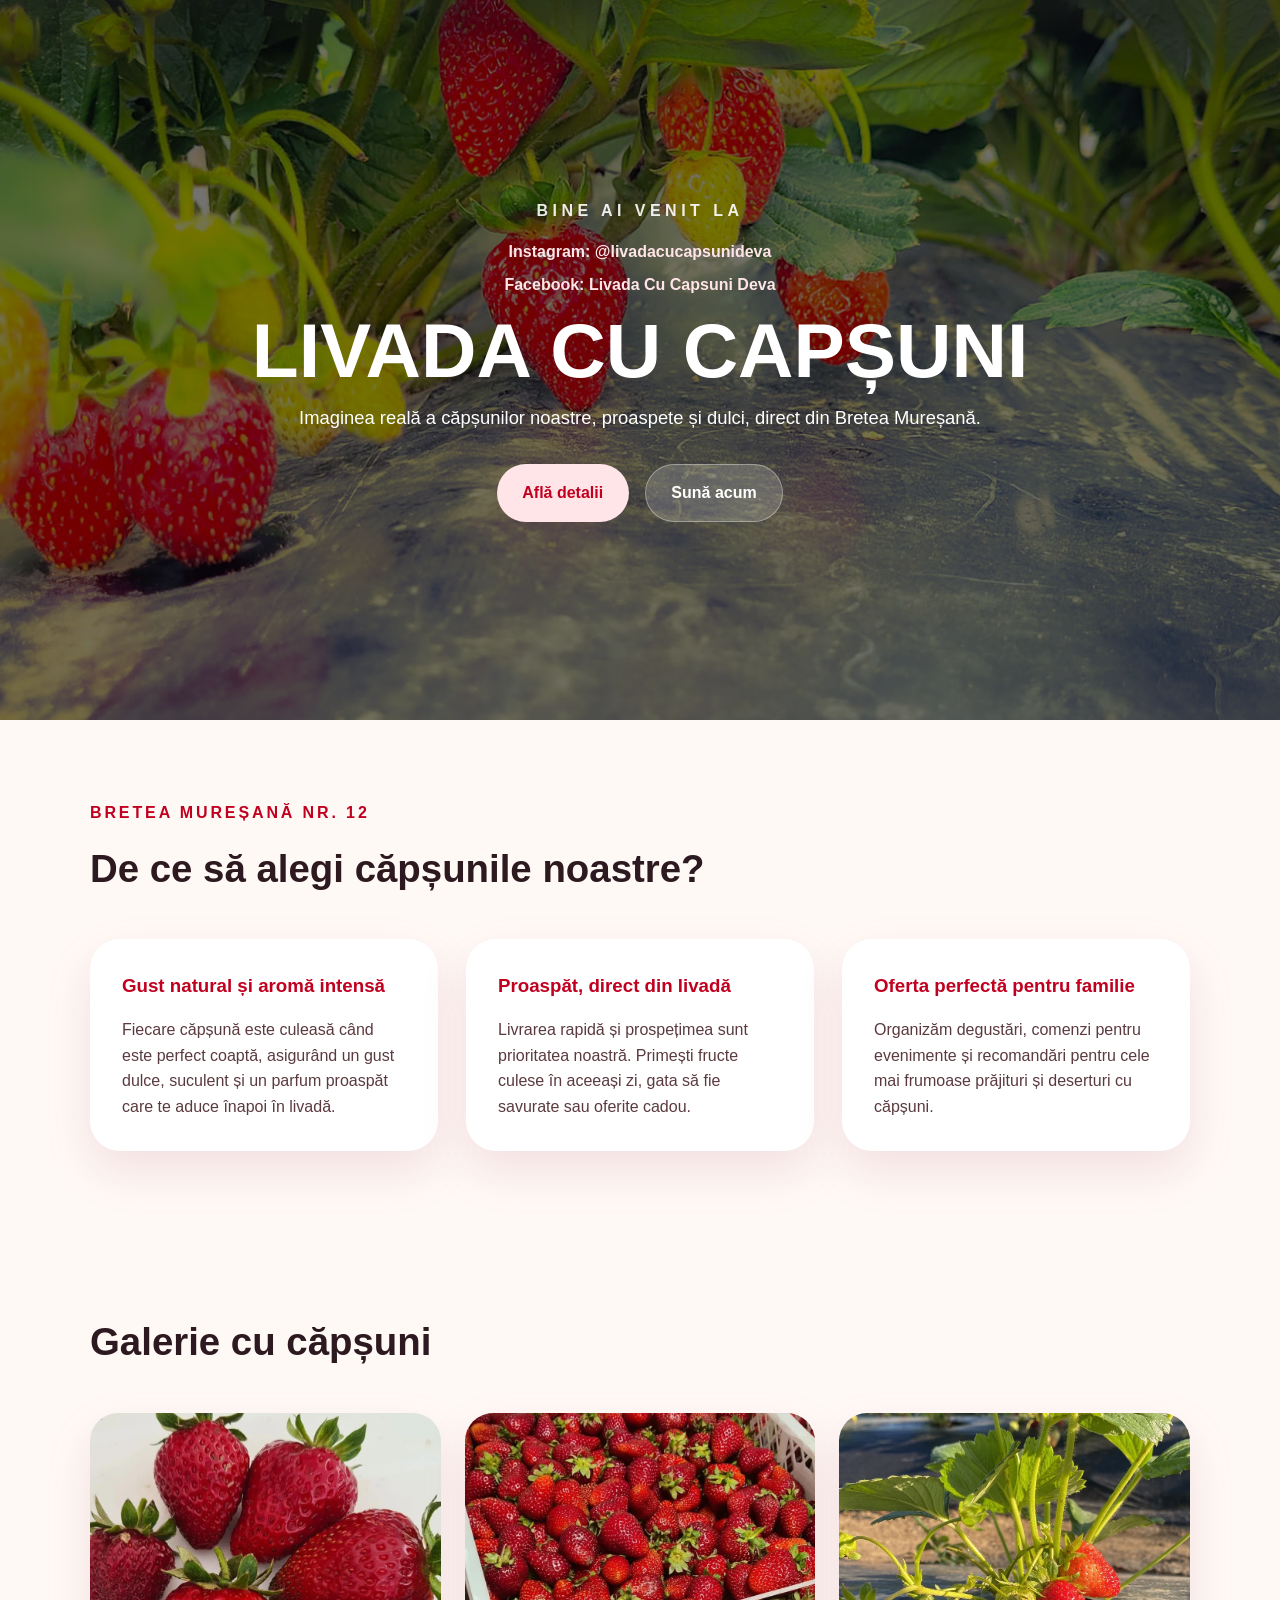
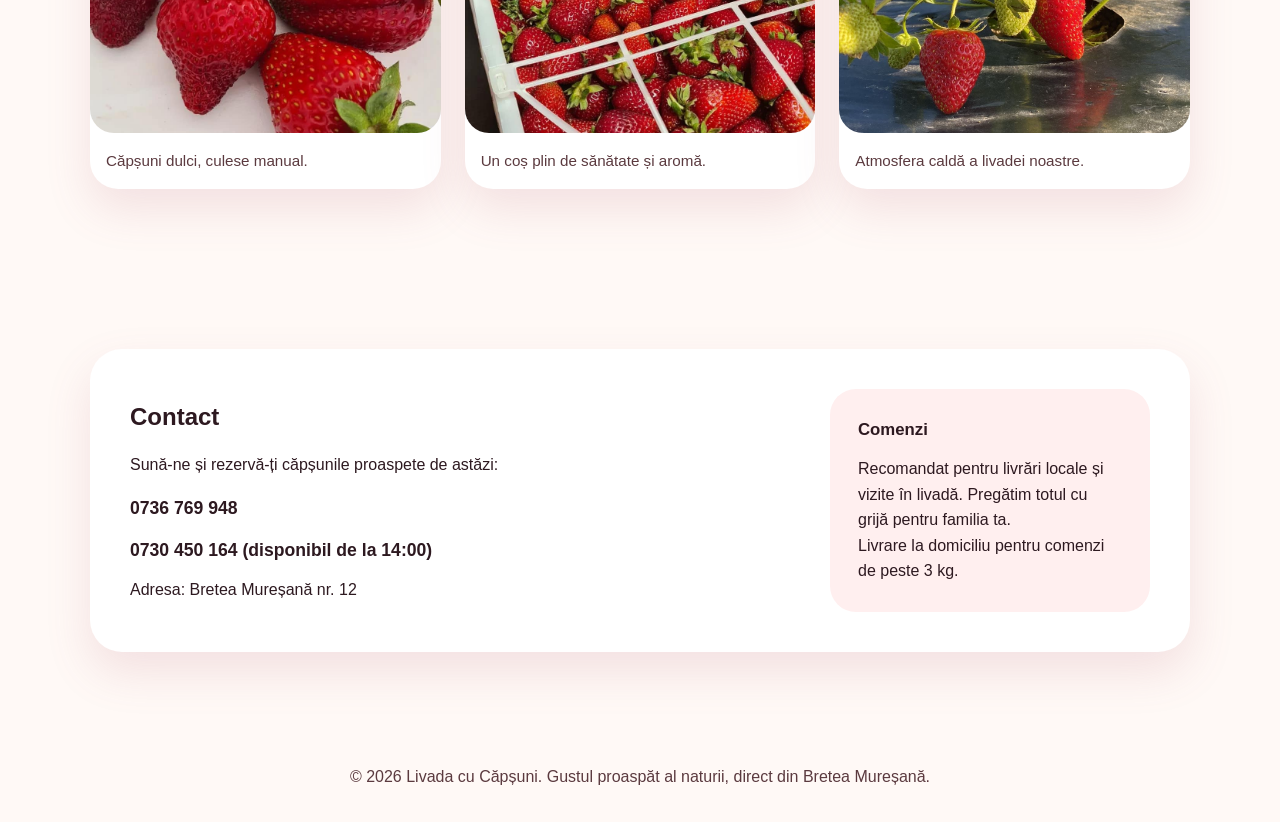
==== index.html @ afbaf06c "Add files via upload" ====
<!DOCTYPE html>
<html lang="ro">
<head>
  <meta charset="UTF-8" />
  <meta name="viewport" content="width=device-width, initial-scale=1.0" />
  <title>LIVADA CU CAPȘUNI</title>
  <link rel="stylesheet" href="styles.css" />
</head>
<body>
  <header class="hero">
    <div class="hero-content">
      <p class="eyebrow">Bine ai venit la</p>
      <div class="social-links">
        <span>Instagram: <strong>@livadacucapsunideva</strong></span>
        <span>Facebook: <strong>Livada Cu Capsuni Deva</strong></span>
      </div>
      <h1>LIVADA CU CAPȘUNI</h1>
      <p class="hero-text">Imaginea reală a căpșunilor noastre, proaspete și dulci, direct din Bretea Mureșană.</p>
      <div class="hero-buttons">
        <a href="#despre" class="btn primary">Află detalii</a>
        <a href="#contact" class="btn secondary">Sună acum</a>
      </div>
    </div>
  </header>

  <main>
    <section id="despre" class="section info-section">
      <div class="container">
        <div class="section-header">
          <span>Bretea Mureșană nr. 12</span>
          <h2>De ce să alegi căpșunile noastre?</h2>
        </div>
        <div class="grid">
          <article class="card">
            <h3>Gust natural și aromă intensă</h3>
            <p>Fiecare căpșună este culeasă când este perfect coaptă, asigurând un gust dulce, suculent și un parfum proaspăt care te aduce înapoi în livadă.</p>
          </article>
          <article class="card">
            <h3>Proaspăt, direct din livadă</h3>
            <p>Livrarea rapidă și prospețimea sunt prioritatea noastră. Primești fructe culese în aceeași zi, gata să fie savurate sau oferite cadou.</p>
          </article>
          <article class="card">
            <h3>Oferta perfectă pentru familie</h3>
            <p>Organizăm degustări, comenzi pentru evenimente și recomandări pentru cele mai frumoase prăjituri și deserturi cu căpșuni.</p>
          </article>
        </div>
      </div>
    </section>

    <section class="section gallery-section">
      <div class="container">
        <div class="section-header">
          <h2>Galerie cu căpșuni</h2>
          
        </div>
        <div class="gallery">
          <figure>
            <img src="images/capsuni-1.jpg" alt="Căpșuni proaspete" onerror="this.src='https://images.unsplash.com/photo-1528825871115-3581a5387919?auto=format&fit=crop&w=800&q=80';" />
            <figcaption>Căpșuni dulci, culese manual.</figcaption>
          </figure>
          <figure>
            <img src="images/capsuni-2.jpg" alt="Coș cu căpșuni" onerror="this.src='https://images.unsplash.com/photo-1435956632634-6f3e0a86e0c8?auto=format&fit=crop&w=800&q=80';" />
            <figcaption>Un coș plin de sănătate și aromă.</figcaption>
          </figure>
          <figure>
            <img src="images/capsuni-3.jpg" alt="Căpșuni în livadă" onerror="this.src='https://images.unsplash.com/photo-1501004318641-b39e6451bec6?auto=format&fit=crop&w=800&q=80';" />
            <figcaption>Atmosfera caldă a livadei noastre.</figcaption>
          </figure>
        </div>
      </div>
    </section>

    <section id="contact" class="section contact-section">
      <div class="container contact-card">
        <div>
          <h2>Contact</h2>
          <p>Sună-ne și rezervă-ți căpșunile proaspete de astăzi:</p>
          <ul>
            <li>0736 769 948</li>
            <li>0730 450 164 (disponibil de la 14:00)</li>
          </ul>
          <p>Adresa: Bretea Mureșană nr. 12</p>
        </div>
        <div class="contact-note">
          <strong>Comenzi</strong>
          <p>Recomandat pentru livrări locale și vizite în livadă. Pregătim totul cu grijă pentru familia ta.</p>
          <p>Livrare la domiciliu pentru comenzi de peste 3 kg.</p>
        </div>
      </div>
    </section>
  </main>

  <footer class="footer">
    <p>&copy; 2026 Livada cu Căpșuni. Gustul proaspăt al naturii, direct din Bretea Mureșană.</p>
  </footer>
</body>
</html>
---- styles.css ----
:root {
  --bg: #fff9f6;
  --primary: #c10020;
  --secondary: #8a1d2a;
  --text: #2d1920;
  --muted: #5b3a3f;
  --card: #ffffff;
  --shadow: 0 20px 45px rgba(177, 88, 110, 0.15);
}

* {
  box-sizing: border-box;
  margin: 0;
  padding: 0;
}

body {
  font-family: "Inter", "Segoe UI", Tahoma, Geneva, Verdana, sans-serif;
  background: var(--bg);
  color: var(--text);
  line-height: 1.6;
}

img {
  max-width: 100%;
  display: block;
  border-radius: 24px;
}

.hero {
  min-height: 80vh;
  background:
    linear-gradient(180deg, rgba(0, 0, 0, 0.55), rgba(0, 0, 0, 0.55)),
    url('images/capsuni-header.jpg') center/cover no-repeat,
    url('https://images.unsplash.com/photo-1439396087961-98bc12c21176?auto=format&fit=crop&w=1200&q=80') center/cover no-repeat;
  color: #fff;
  display: flex;
  align-items: center;
  justify-content: center;
  text-align: center;
  padding: 2rem 1.5rem;
}

.hero-content {
  max-width: 920px;
}

.eyebrow {
  text-transform: uppercase;
  letter-spacing: 0.28em;
  font-weight: 700;
  margin-bottom: 1rem;
  opacity: 0.9;
}

h1 {
  font-size: clamp(3rem, 6vw, 5rem);
  margin-bottom: 1rem;
  line-height: 0.95;
}

.hero-text {
  font-size: 1.15rem;
  max-width: 760px;
  margin: 0 auto 2rem;
}

.social-links {
  display: flex;
  flex-direction: column;
  gap: 0.45rem;
  color: #ffe5e8;
  font-weight: 600;
  margin-bottom: 1rem;
}

.social-links span {
  display: inline-block;
}

.hero-buttons {
  display: flex;
  gap: 1rem;
  justify-content: center;
  flex-wrap: wrap;
}

.btn {
  display: inline-flex;
  align-items: center;
  justify-content: center;
  padding: 0.95rem 1.6rem;
  border-radius: 999px;
  text-decoration: none;
  font-weight: 700;
  transition: transform 0.2s ease, box-shadow 0.2s ease;
}

.btn:hover {
  transform: translateY(-2px);
}

.primary {
  background: #ffe5e8;
  color: var(--primary);
}

.secondary {
  background: rgba(255,255,255,0.18);
  color: #fff;
  border: 1px solid rgba(255,255,255,0.35);
}

.section {
  padding: 5rem 1.5rem;
}

.container {
  max-width: 1100px;
  margin: 0 auto;
}

.section-header {
  max-width: 760px;
  margin-bottom: 2.5rem;
}

.section-header span {
  display: inline-block;
  margin-bottom: 0.75rem;
  color: var(--primary);
  font-weight: 700;
  text-transform: uppercase;
  letter-spacing: 0.18em;
}

.section-header h2 {
  font-size: clamp(2rem, 3vw, 2.8rem);
  margin-bottom: 1rem;
}

.section-header p {
  color: var(--muted);
  font-size: 1rem;
}

.grid {
  display: grid;
  grid-template-columns: repeat(auto-fit, minmax(250px, 1fr));
  gap: 1.75rem;
}

.card {
  background: var(--card);
  border-radius: 30px;
  padding: 2rem;
  box-shadow: var(--shadow);
}

.card h3 {
  margin-bottom: 1rem;
  color: var(--primary);
}

.card p {
  color: var(--muted);
}

.gallery {
  display: grid;
  grid-template-columns: repeat(auto-fit, minmax(240px, 1fr));
  gap: 1.5rem;
}

.gallery figure {
  background: #fff;
  border-radius: 28px;
  overflow: hidden;
  box-shadow: var(--shadow);
}

.gallery figure img {
  width: 100%;
  height: 320px;
  object-fit: cover;
}

.gallery figcaption {
  padding: 1rem;
  font-size: 0.95rem;
  color: var(--muted);
}

.contact-card {
  display: grid;
  grid-template-columns: 1fr 320px;
  gap: 2rem;
  align-items: center;
  background: #fff;
  border-radius: 32px;
  box-shadow: var(--shadow);
  padding: 2.5rem;
}

.contact-card h2 {
  margin-bottom: 1rem;
}

.contact-card ul {
  list-style: none;
  margin-top: 1rem;
}

.contact-card li {
  margin-bottom: 0.85rem;
  font-size: 1.1rem;
  font-weight: 700;
}

.contact-note {
  background: #ffefef;
  border-radius: 26px;
  padding: 1.75rem;
}

.contact-note strong {
  display: block;
  font-size: 1.05rem;
  margin-bottom: 0.75rem;
}

.footer {
  text-align: center;
  padding: 2rem 1.5rem;
  color: var(--muted);
}

@media (max-width: 760px) {
  .contact-card {
    grid-template-columns: 1fr;
  }
}
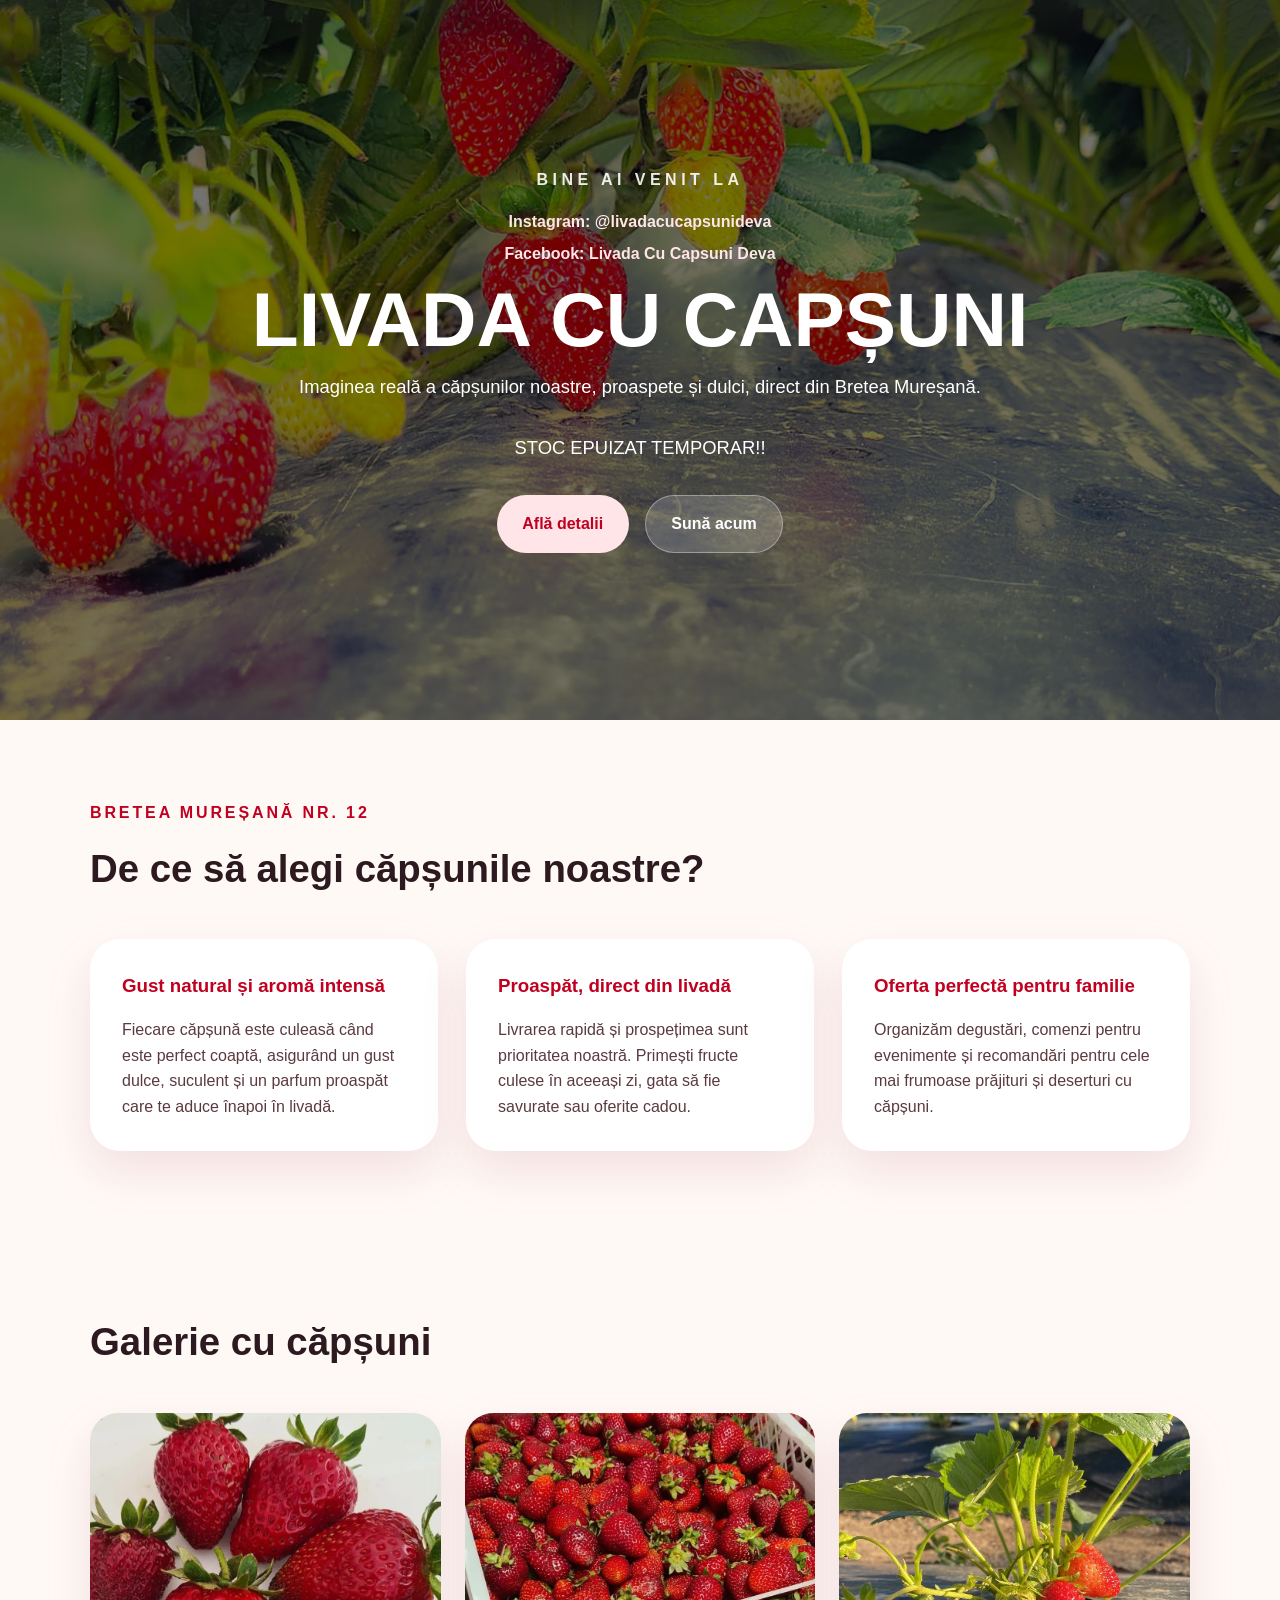
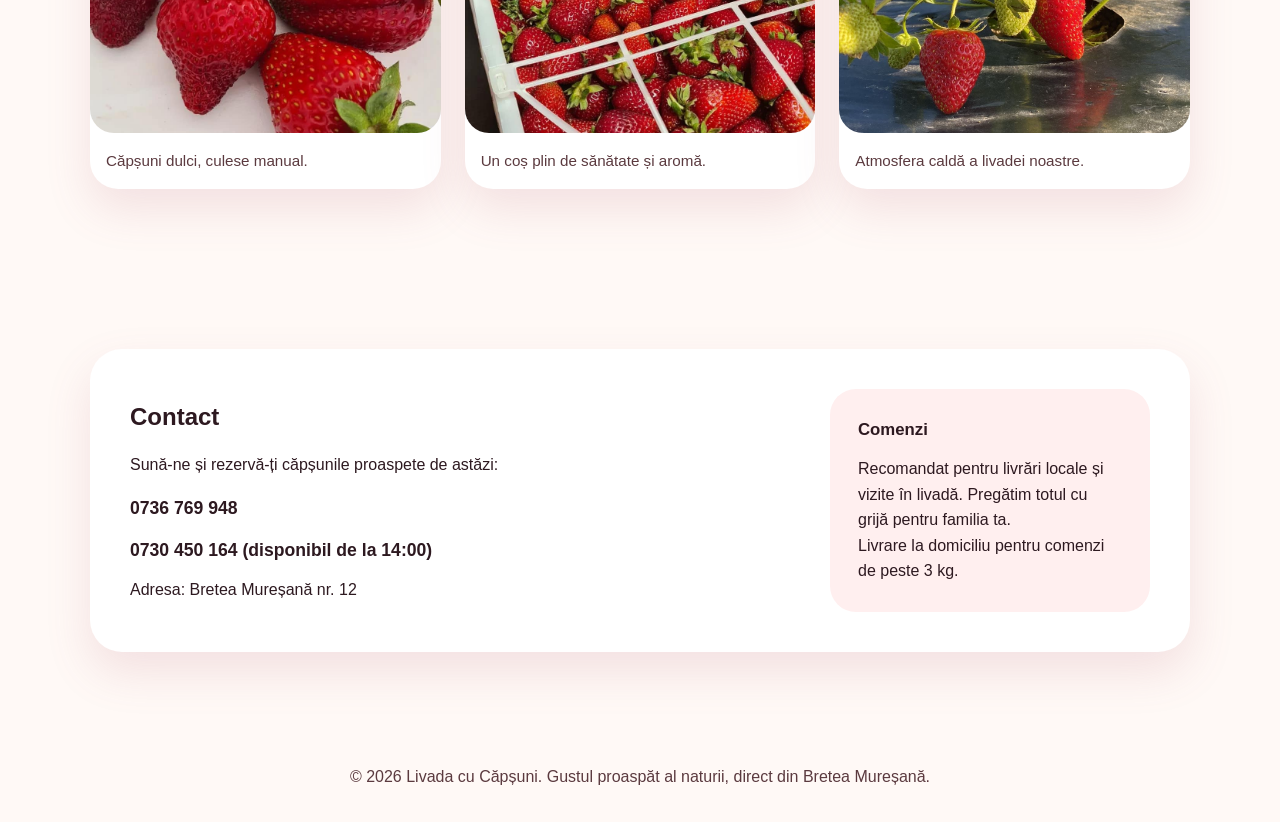
==== commit 8884ff71: "Update index.html" ====
--- a/index.html
+++ b/index.html
@@ -16,6 +16,7 @@
       </div>
       <h1>LIVADA CU CAPȘUNI</h1>
       <p class="hero-text">Imaginea reală a căpșunilor noastre, proaspete și dulci, direct din Bretea Mureșană.</p>
+      <p class="hero-text stoc-epuizat">STOC EPUIZAT TEMPORAR!!</p>
       <div class="hero-buttons">
         <a href="#despre" class="btn primary">Află detalii</a>
         <a href="#contact" class="btn secondary">Sună acum</a>
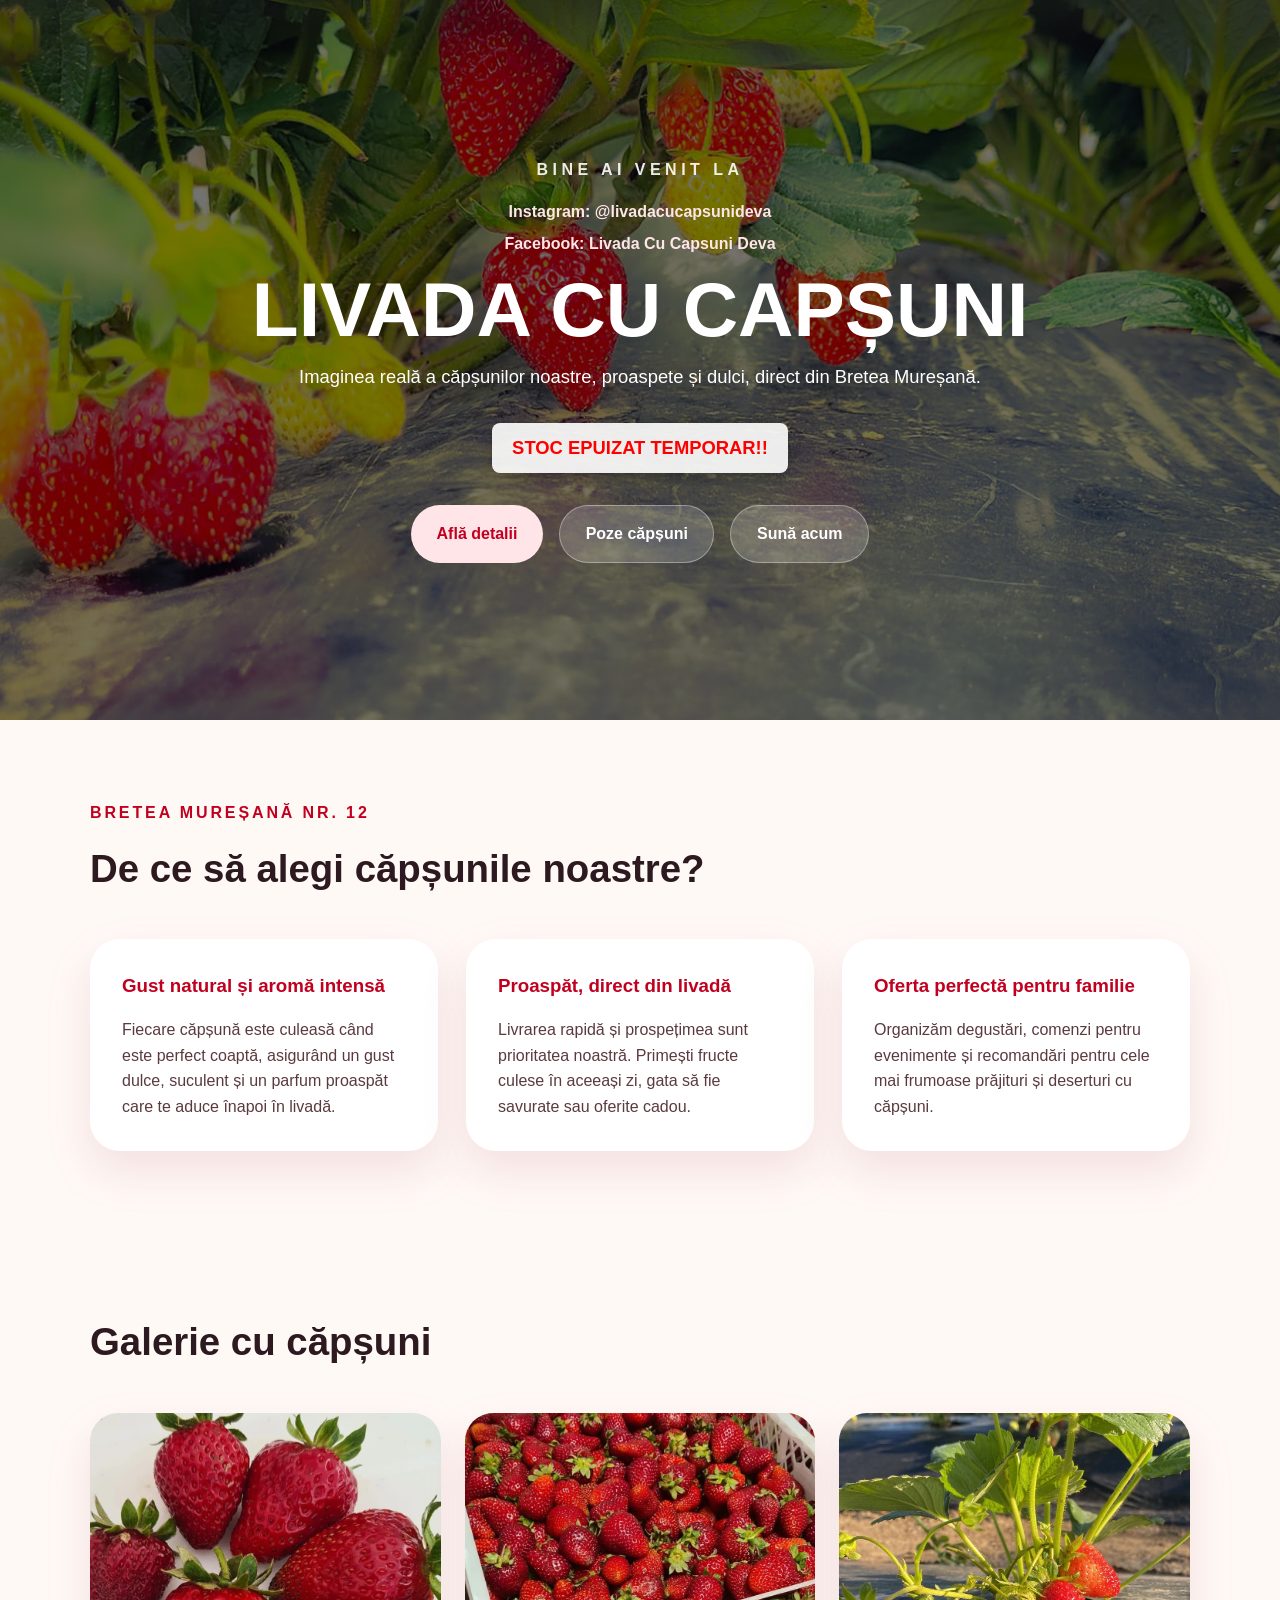
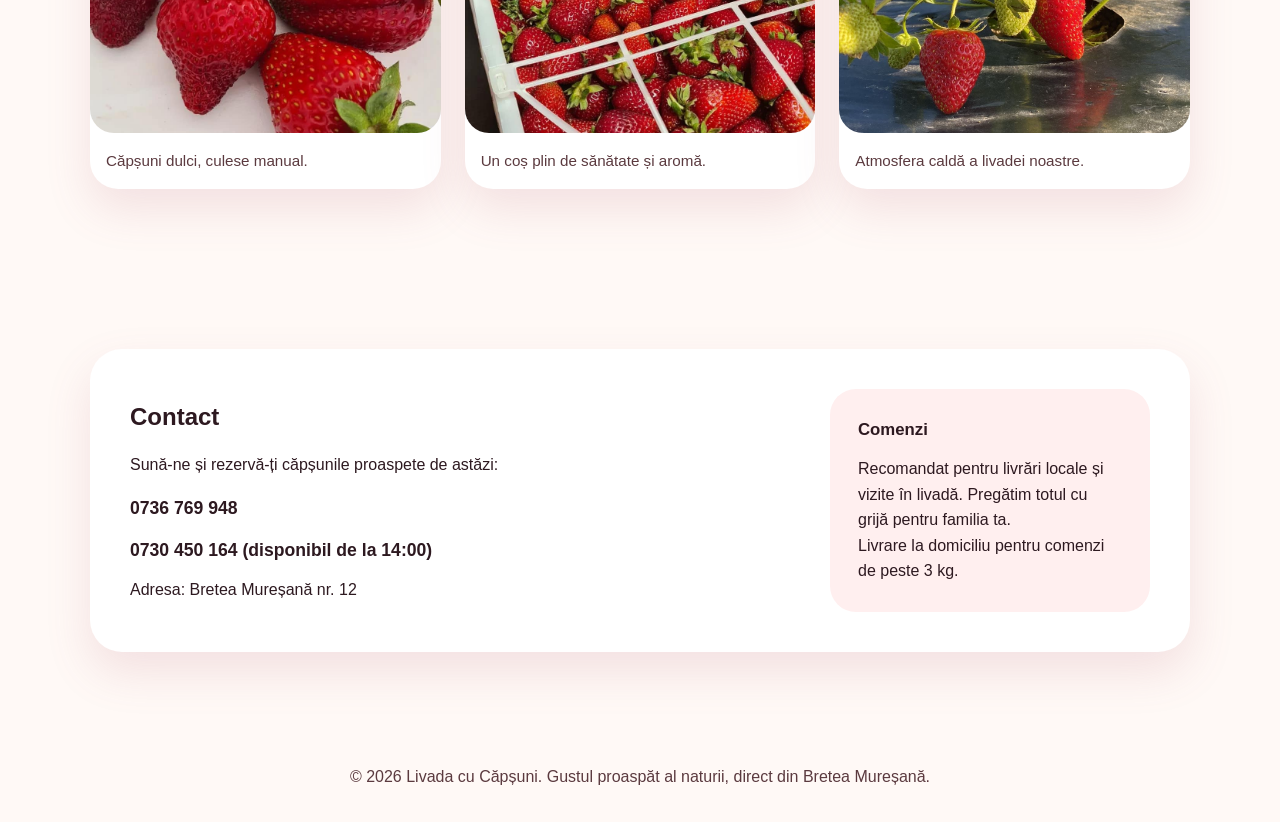
==== commit f2ab1fef: "Update index.html" ====
--- a/index.html
+++ b/index.html
@@ -18,8 +18,11 @@
       <p class="hero-text">Imaginea reală a căpșunilor noastre, proaspete și dulci, direct din Bretea Mureșană.</p>
       <p class="hero-text stoc-epuizat">STOC EPUIZAT TEMPORAR!!</p>
       <div class="hero-buttons">
-        <a href="#despre" class="btn primary">Află detalii</a>
-        <a href="#contact" class="btn secondary">Sună acum</a>
+        
+    <a href="#despre" class="btn primary">Află detalii</a>
+    <a href="#galerie" class="btn secondary">Poze căpșuni</a>
+    <a href="#contact" class="btn secondary">Sună acum</a>
+</div>
       </div>
     </div>
   </header>
--- a/styles.css
+++ b/styles.css
@@ -51,7 +51,20 @@
   font-weight: 700;
   margin-bottom: 1rem;
   opacity: 0.9;
-}
+  
+} .stoc-epuizat {
+    font-size: 2rem;
+    color: #ff0000;
+    font-weight: 800;
+    text-transform: uppercase;
+    display: inline-block;
+    background-color: rgba(255, 255, 255, 0.9);
+    padding: 10px 20px;
+    border-radius: 8px;
+    margin-top: 15px;
+    box-shadow: 0 4px 15px rgba(0, 0, 0, 0.3);
+}
+
 
 h1 {
   font-size: clamp(3rem, 6vw, 5rem);
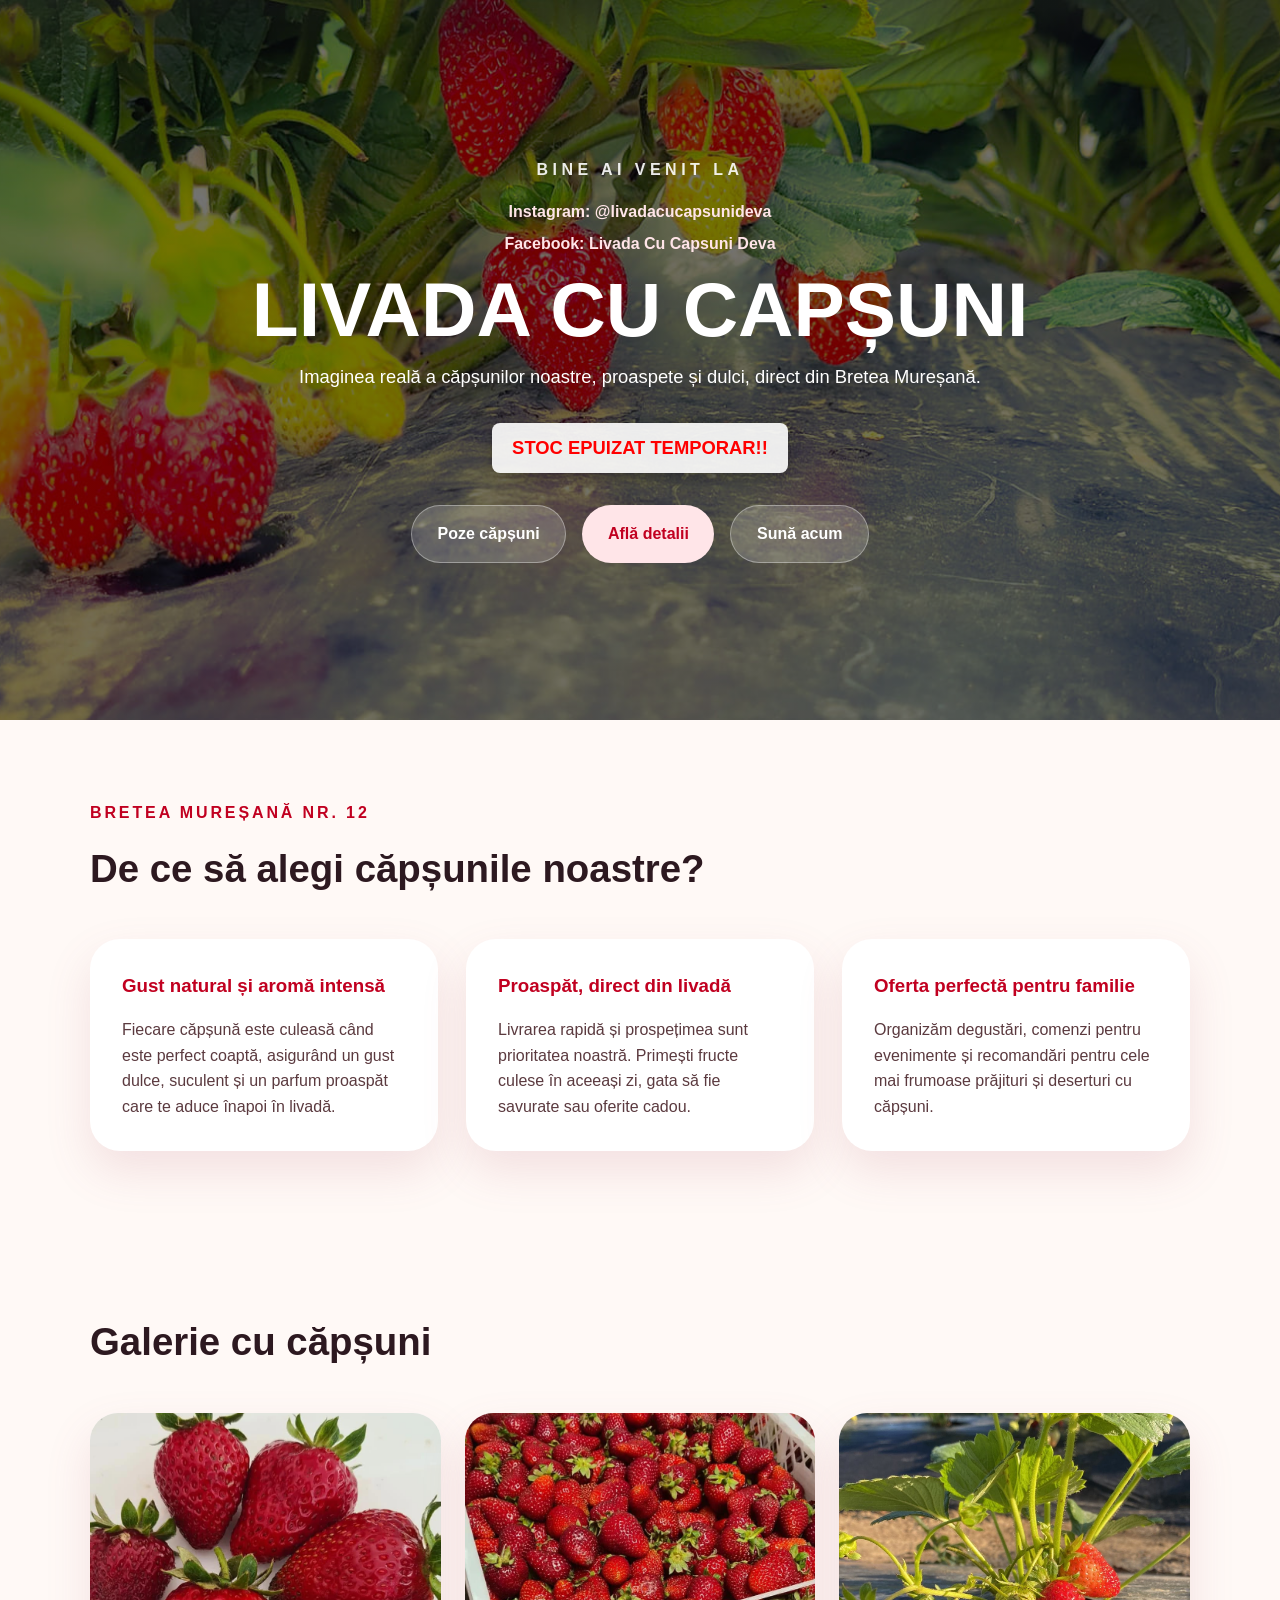
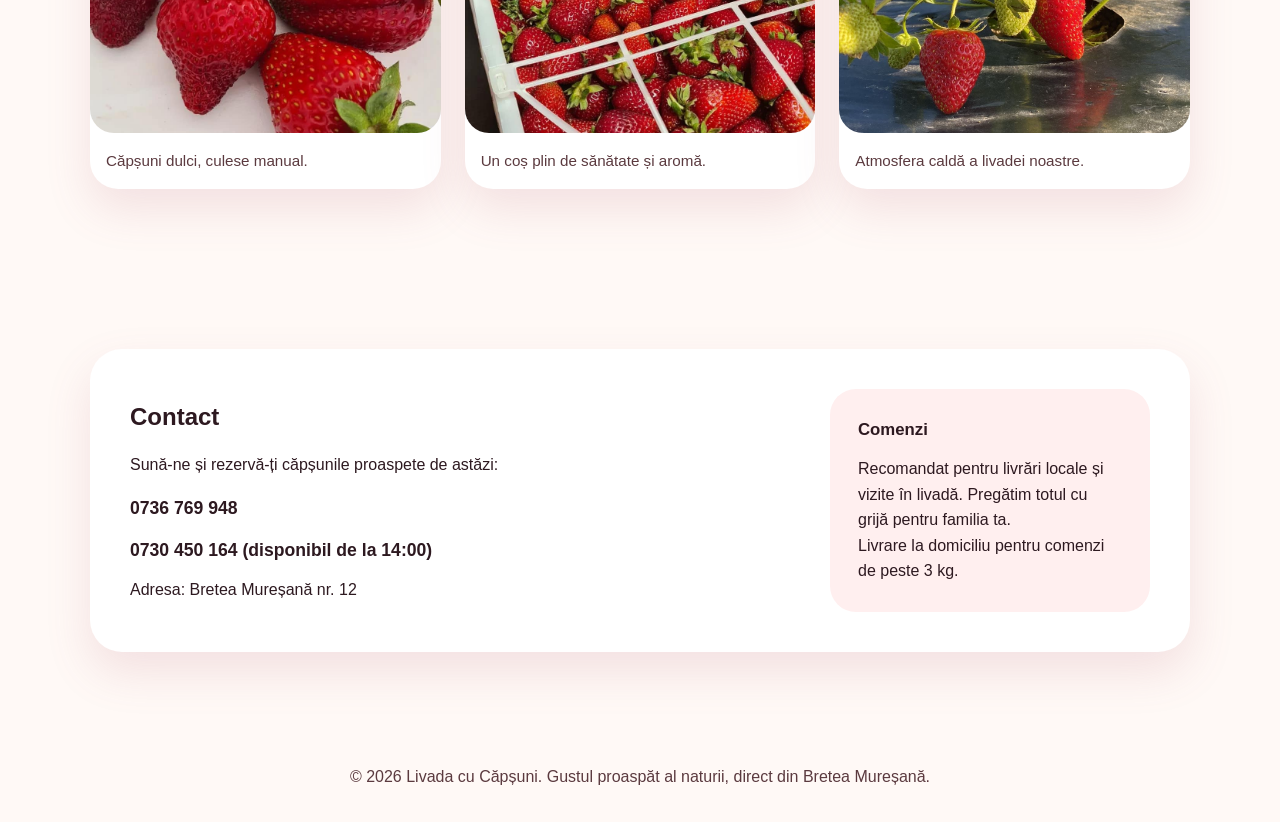
==== commit 17cf54bc: "Update index.html" ====
--- a/index.html
+++ b/index.html
@@ -19,8 +19,8 @@
       <p class="hero-text stoc-epuizat">STOC EPUIZAT TEMPORAR!!</p>
       <div class="hero-buttons">
         
-    <a href="#despre" class="btn primary">Află detalii</a>
     <a href="#galerie" class="btn secondary">Poze căpșuni</a>
+        <a href="#despre" class="btn primary">Află detalii</a>
     <a href="#contact" class="btn secondary">Sună acum</a>
 </div>
       </div>
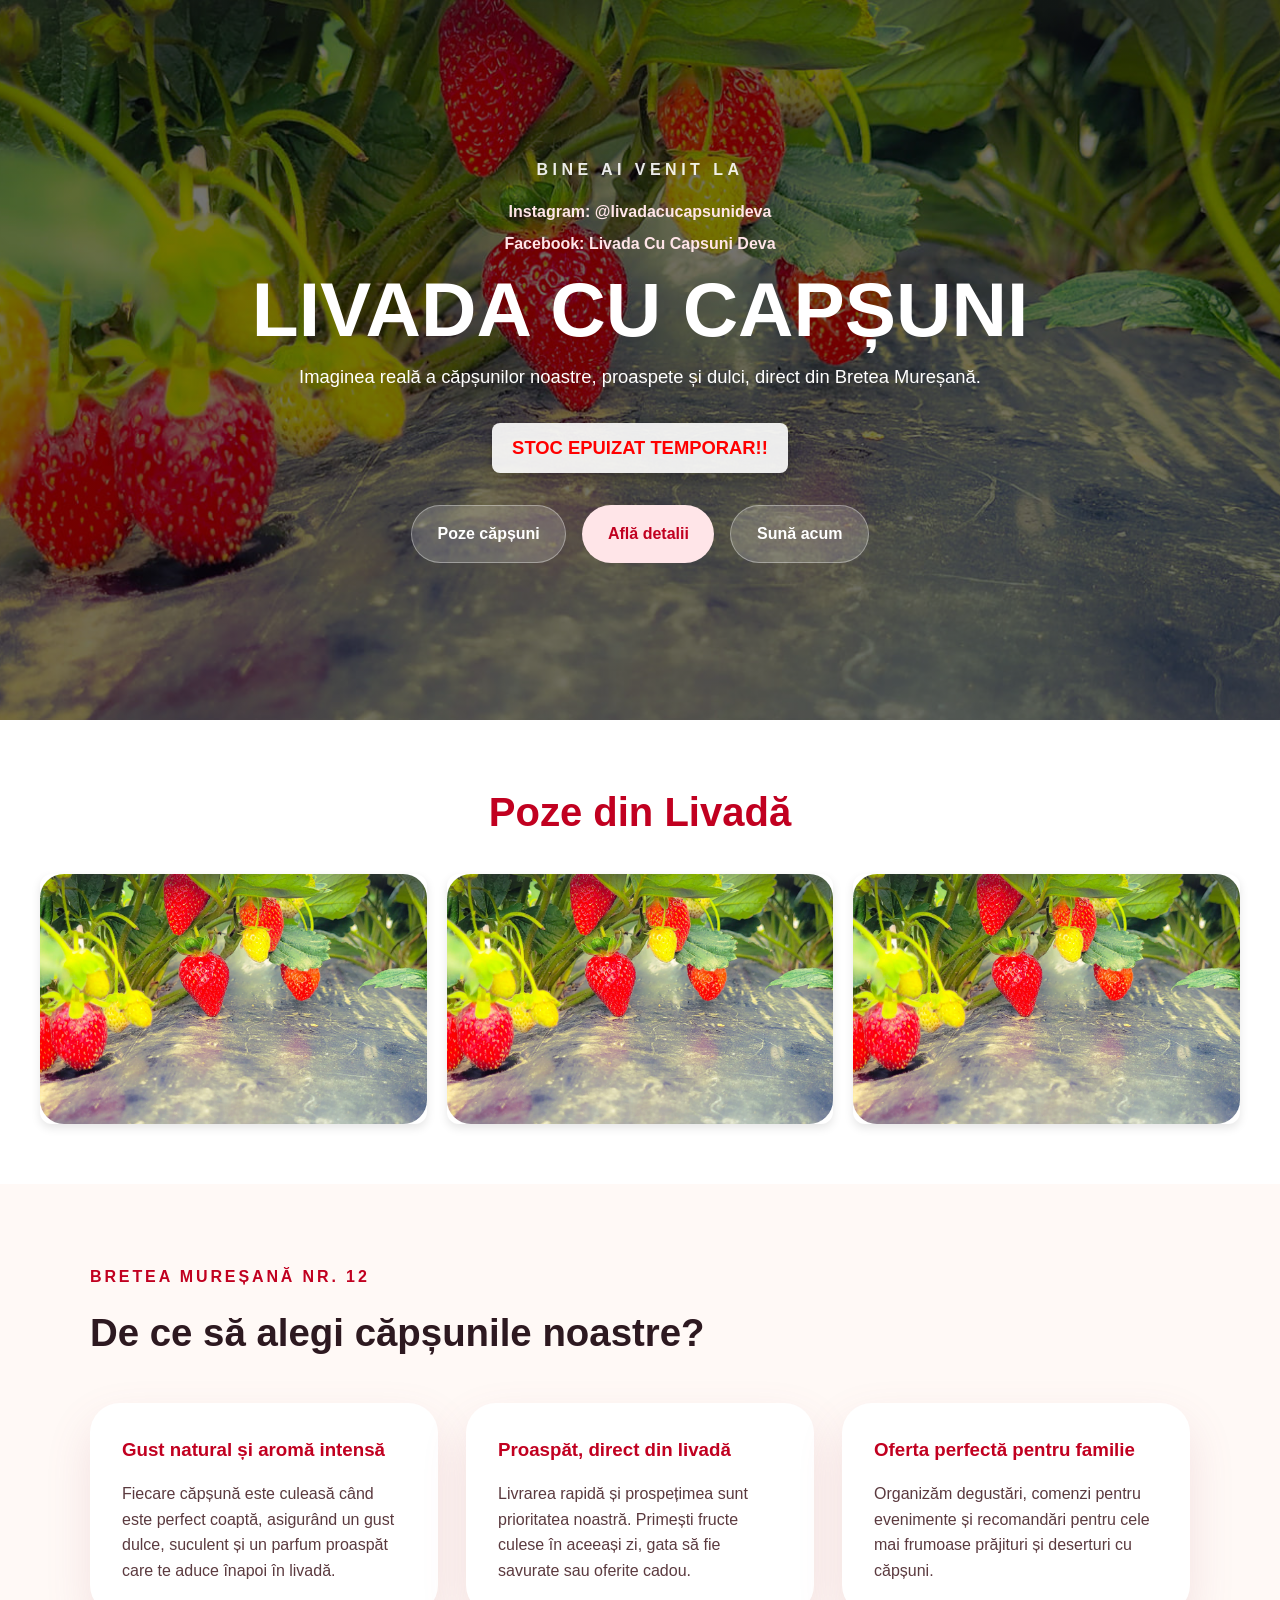
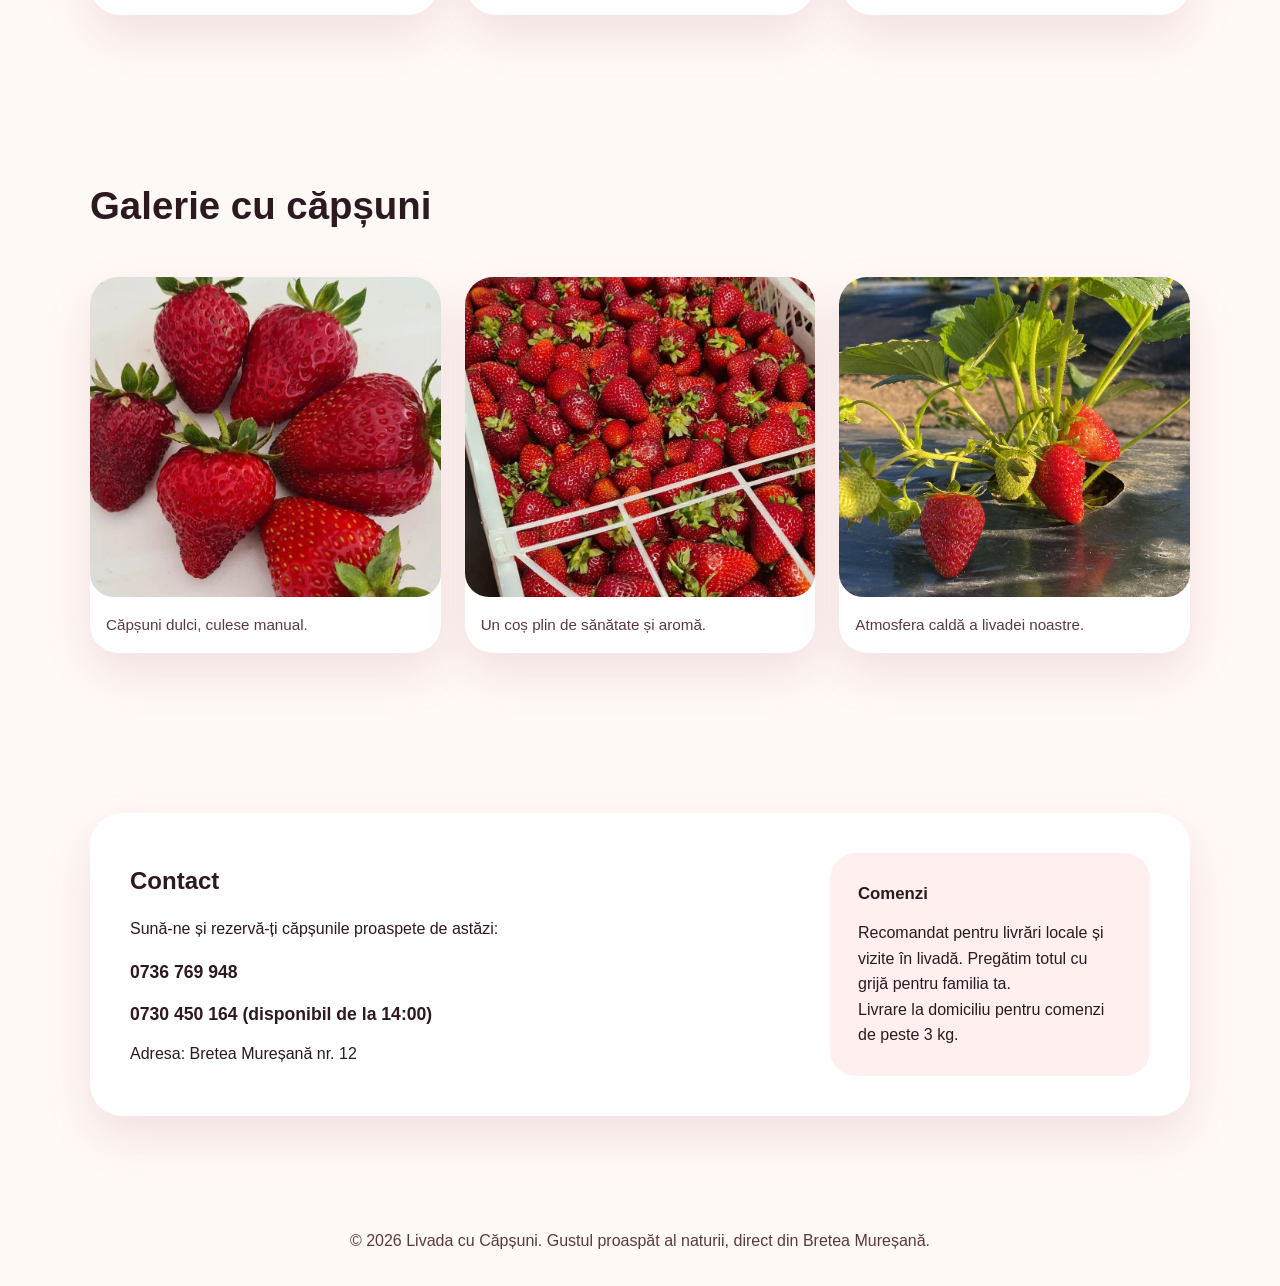
==== commit 96f731c5: "Update index.html" ====
--- a/index.html
+++ b/index.html
@@ -28,6 +28,23 @@
   </header>
 
   <main>
+    <section id="galerie" style="padding: 60px 20px; background-color: #ffffff; text-align: center;">
+    <div style="max-width: 1200px; margin: 0 auto;">
+        <h2 style="font-size: 2.5rem; color: var(--primary); margin-bottom: 30px;">Poze din Livadă</h2>
+        
+        <div style="display: grid; grid-template-columns: repeat(auto-fit, minmax(300px, 1fr)); gap: 20px;">
+            <div style="overflow: hidden; border-radius: 12px; box-shadow: 0 4px 10px rgba(0,0,0,0.1);">
+                <img src="images/capsuni-header.jpg" alt="Capsuni Livada" style="width: 100%; height: 250px; object-fit: cover; transition: transform 0.3s;">
+            </div>
+            <div style="overflow: hidden; border-radius: 12px; box-shadow: 0 4px 10px rgba(0,0,0,0.1);">
+                <img src="images/capsuni-header.jpg" alt="Capsuni Proaspete" style="width: 100%; height: 250px; object-fit: cover;">
+            </div>
+            <div style="overflow: hidden; border-radius: 12px; box-shadow: 0 4px 10px rgba(0,0,0,0.1);">
+                <img src="images/capsuni-header.jpg" alt="Productie Capsuni" style="width: 100%; height: 250px; object-fit: cover;">
+            </div>
+        </div>
+    </div>
+</section>
     <section id="despre" class="section info-section">
       <div class="container">
         <div class="section-header">
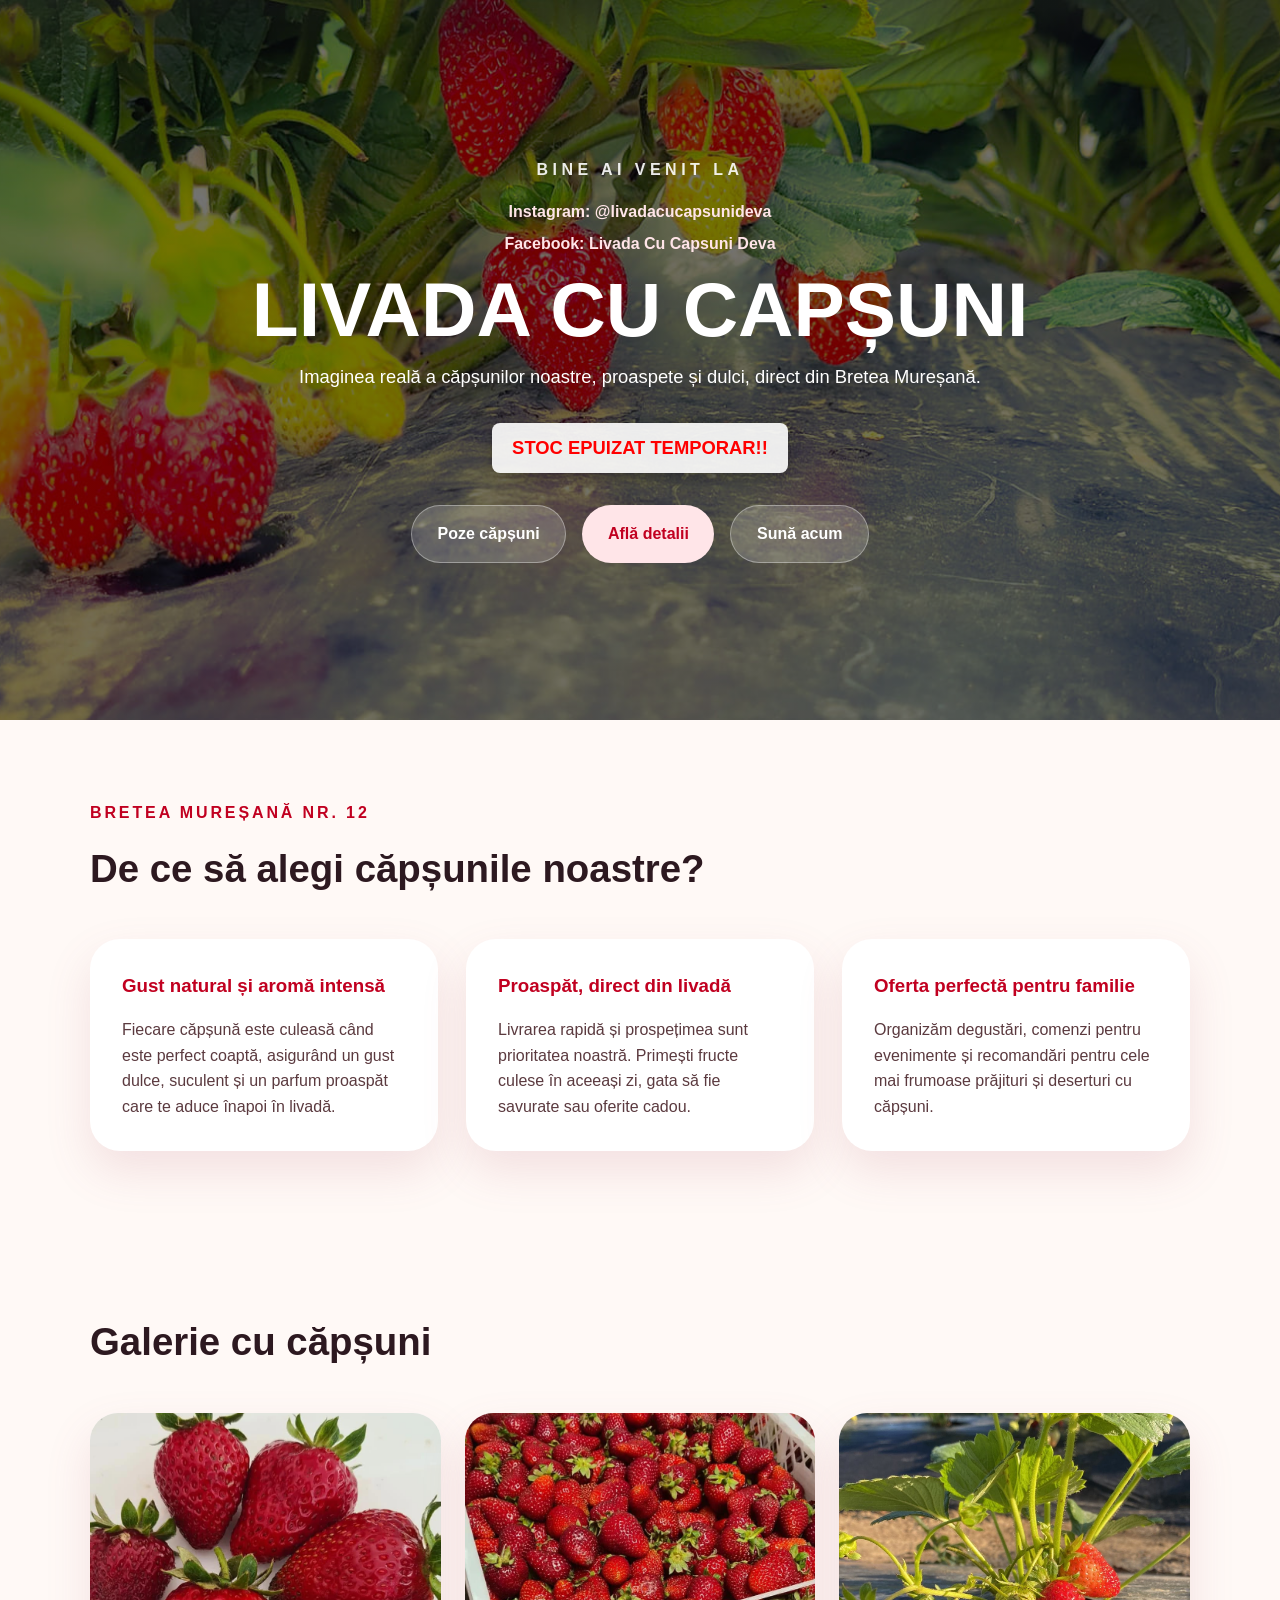
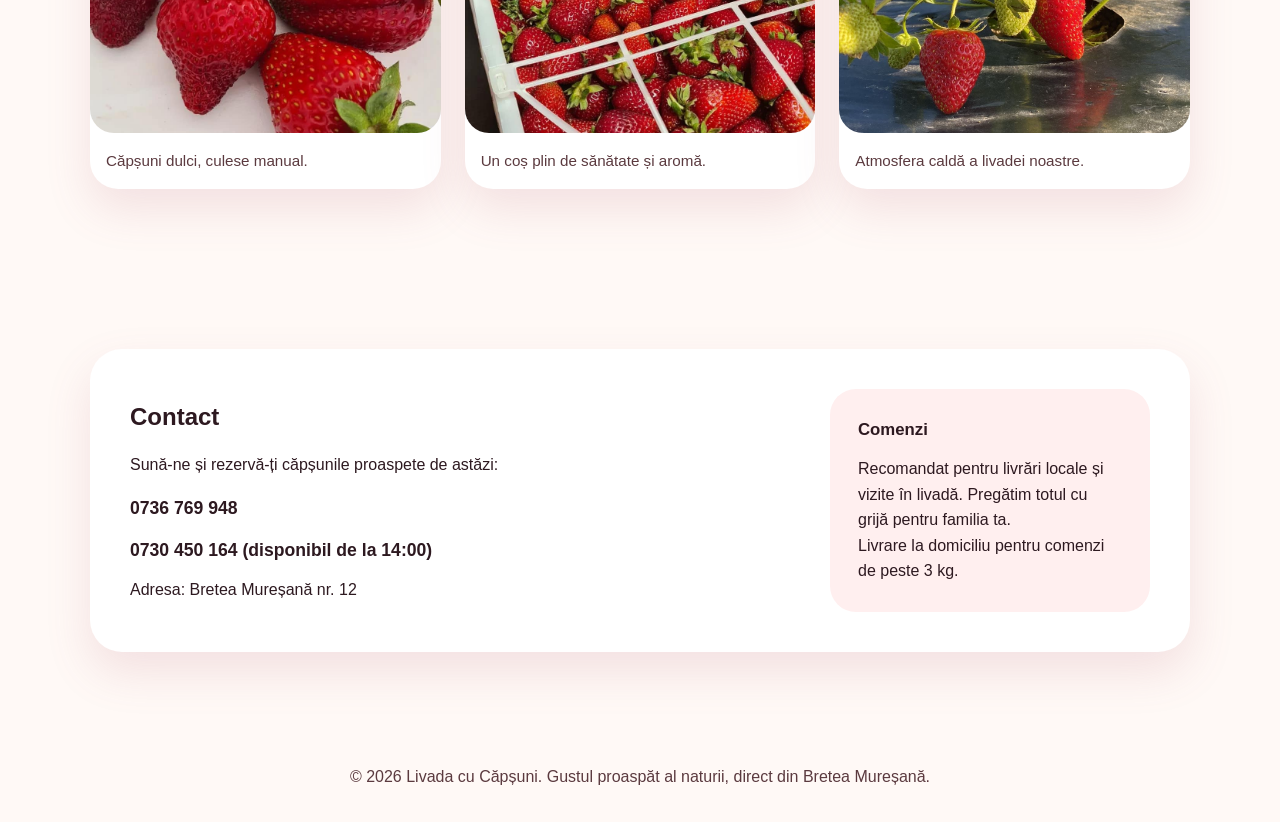
==== commit a8fb2d5a: "Update index.html" ====
--- a/index.html
+++ b/index.html
@@ -28,23 +28,6 @@
   </header>
 
   <main>
-    <section id="galerie" style="padding: 60px 20px; background-color: #ffffff; text-align: center;">
-    <div style="max-width: 1200px; margin: 0 auto;">
-        <h2 style="font-size: 2.5rem; color: var(--primary); margin-bottom: 30px;">Poze din Livadă</h2>
-        
-        <div style="display: grid; grid-template-columns: repeat(auto-fit, minmax(300px, 1fr)); gap: 20px;">
-            <div style="overflow: hidden; border-radius: 12px; box-shadow: 0 4px 10px rgba(0,0,0,0.1);">
-                <img src="images/capsuni-header.jpg" alt="Capsuni Livada" style="width: 100%; height: 250px; object-fit: cover; transition: transform 0.3s;">
-            </div>
-            <div style="overflow: hidden; border-radius: 12px; box-shadow: 0 4px 10px rgba(0,0,0,0.1);">
-                <img src="images/capsuni-header.jpg" alt="Capsuni Proaspete" style="width: 100%; height: 250px; object-fit: cover;">
-            </div>
-            <div style="overflow: hidden; border-radius: 12px; box-shadow: 0 4px 10px rgba(0,0,0,0.1);">
-                <img src="images/capsuni-header.jpg" alt="Productie Capsuni" style="width: 100%; height: 250px; object-fit: cover;">
-            </div>
-        </div>
-    </div>
-</section>
     <section id="despre" class="section info-section">
       <div class="container">
         <div class="section-header">
@@ -68,7 +51,7 @@
       </div>
     </section>
 
-    <section class="section gallery-section">
+    <section id="galerie" class="section gallery-section">
       <div class="container">
         <div class="section-header">
           <h2>Galerie cu căpșuni</h2>
